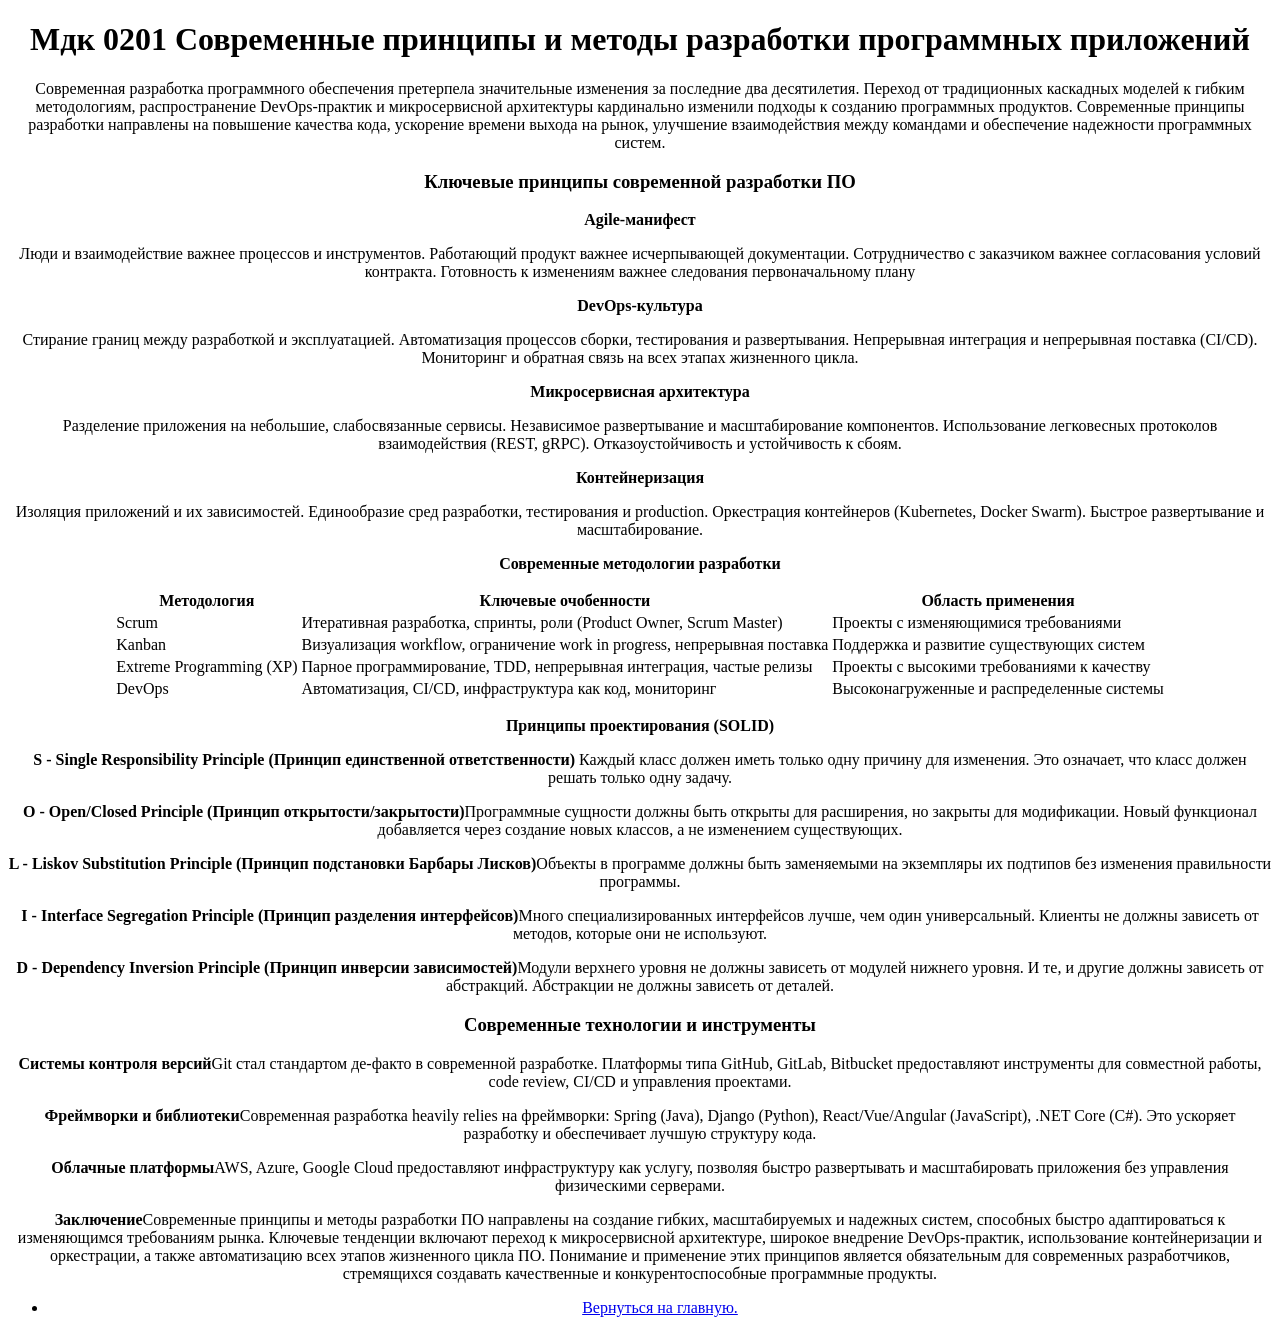
==== Cpimrpp0201.html @ 16e4838e "Практическая" ====
<!DOCTYPE html>
<html lang="en">
<head>
    <meta charset="UTF-8">
    <meta name="viewport" content="width=device-width, initial-scale=1.0">
    <title>Document</title>
</head>
<body>
    <center><h1><b>Мдк 0201 Современные принципы и методы разработки программных приложений</b></h1>
<p>Современная разработка программного обеспечения претерпела значительные изменения за последние два десятилетия. Переход от традиционных каскадных моделей к гибким методологиям, распространение DevOps-практик и микросервисной архитектуры кардинально изменили подходы к созданию программных продуктов.
Современные принципы разработки направлены на повышение качества кода, ускорение времени выхода на рынок, улучшение взаимодействия между командами и обеспечение надежности программных систем.
</p>
    <h3><b>Ключевые принципы современной разработки ПО</b>
</h3>
<p><b>Agile-манифест</b></p>
<p>Люди и взаимодействие важнее процессов и инструментов. Работающий продукт важнее исчерпывающей документации. Сотрудничество с заказчиком важнее согласования условий контракта. Готовность к изменениям важнее следования первоначальному плану</p>
<p><b>DevOps-культура</b></p>
<p>Стирание границ между разработкой и эксплуатацией. Автоматизация процессов сборки, тестирования и развертывания. Непрерывная интеграция и непрерывная поставка (CI/CD). Мониторинг и обратная связь на всех этапах жизненного цикла.</p>
<p><b>Микросервисная архитектура
</b></p>
<p>Разделение приложения на небольшие, слабосвязанные сервисы. Независимое развертывание и масштабирование компонентов. Использование легковесных протоколов взаимодействия (REST, gRPC). Отказоустойчивость и устойчивость к сбоям.
</p>
<p><b>Контейнеризация
</b></p>
<p>Изоляция приложений и их зависимостей. Единообразие сред разработки, тестирования и production. Оркестрация контейнеров (Kubernetes, Docker Swarm). Быстрое развертывание и масштабирование.
</p>
<center><p><b>Современные методологии разработки</b></p></center>
<center><table></center>  
<tr>  
<th>Методология</th>  
<th>Ключевые очобенности</th>  
<th>Область применения</th>  
</tr>  
<tr>  
<td>Scrum</td>  
<td>Итеративная разработка, спринты, роли (Product Owner, Scrum Master)</td>  
<td>Проекты с изменяющимися требованиями</td>  
</tr>  
<tr>  
<td>Kanban</td>  
<td>Визуализация workflow, ограничение work in progress, непрерывная поставка</td>  
<td>Поддержка и развитие существующих систем</td>  
</tr>
<tr>  
<td>Extreme Programming (XP)</td>  
<td>Парное программирование, TDD, непрерывная интеграция, частые релизы</td>  
<td>Проекты с высокими требованиями к качеству</td>  
</tr>
<tr>  
<td>DevOps</td>  
<td>Автоматизация, CI/CD, инфраструктура как код, мониторинг</td>  
<td>Высоконагруженные и распределенные системы</td>  
</tr>      
</table>

<p><b>Принципы проектирования (SOLID)</b></p>
<p dir="ltr"></p><b>S - Single Responsibility Principle (Принцип единственной ответственности)
</b>Каждый класс должен иметь только одну причину для изменения. Это означает, что класс должен решать только одну задачу.
</p>
<p><b>O - Open/Closed Principle (Принцип открытости/закрытости)</b>Программные сущности должны быть открыты для расширения, но закрыты для модификации. Новый функционал добавляется через создание новых классов, а не изменением существующих.</p>
<p><b>L - Liskov Substitution Principle (Принцип подстановки Барбары Лисков)</b>Объекты в программе должны быть заменяемыми на экземпляры их подтипов без изменения правильности программы.</p>
<p><b>I - Interface Segregation Principle (Принцип разделения интерфейсов)</b>Много специализированных интерфейсов лучше, чем один универсальный. Клиенты не должны зависеть от методов, которые они не используют.</p>
<p><b>D - Dependency Inversion Principle (Принцип инверсии зависимостей)</b>Модули верхнего уровня не должны зависеть от модулей нижнего уровня. И те, и другие должны зависеть от абстракций. Абстракции не должны зависеть от деталей.</p>
<h3><b>Современные технологии и инструменты</b></h3>
<p><b>Системы контроля версий</b>Git стал стандартом де-факто в современной разработке. Платформы типа GitHub, GitLab, Bitbucket предоставляют инструменты для совместной работы, code review, CI/CD и управления проектами.</p>
<p><b>Фреймворки и библиотеки</b>Современная разработка heavily relies на фреймворки: Spring (Java), Django (Python), React/Vue/Angular (JavaScript), .NET Core (C#). Это ускоряет разработку и обеспечивает лучшую структуру кода.</p>
<p><b>Облачные платформы</b>AWS, Azure, Google Cloud предоставляют инфраструктуру как услугу, позволяя быстро развертывать и масштабировать приложения без управления физическими серверами.</p>
<p><b>Заключение</b>Современные принципы и методы разработки ПО направлены на создание гибких, масштабируемых и надежных систем, способных быстро адаптироваться к изменяющимся требованиям рынка.
Ключевые тенденции включают переход к микросервисной архитектуре, широкое внедрение DevOps-практик, использование контейнеризации и оркестрации, а также автоматизацию всех этапов жизненного цикла ПО.
Понимание и применение этих принципов является обязательным для современных разработчиков, стремящихся создавать качественные и конкурентоспособные программные продукты.</p>
    <ul>
        <li><a href="index.html">Вернуться на главную.</a></li>
        <div>
    </ul>



</body>
</html>
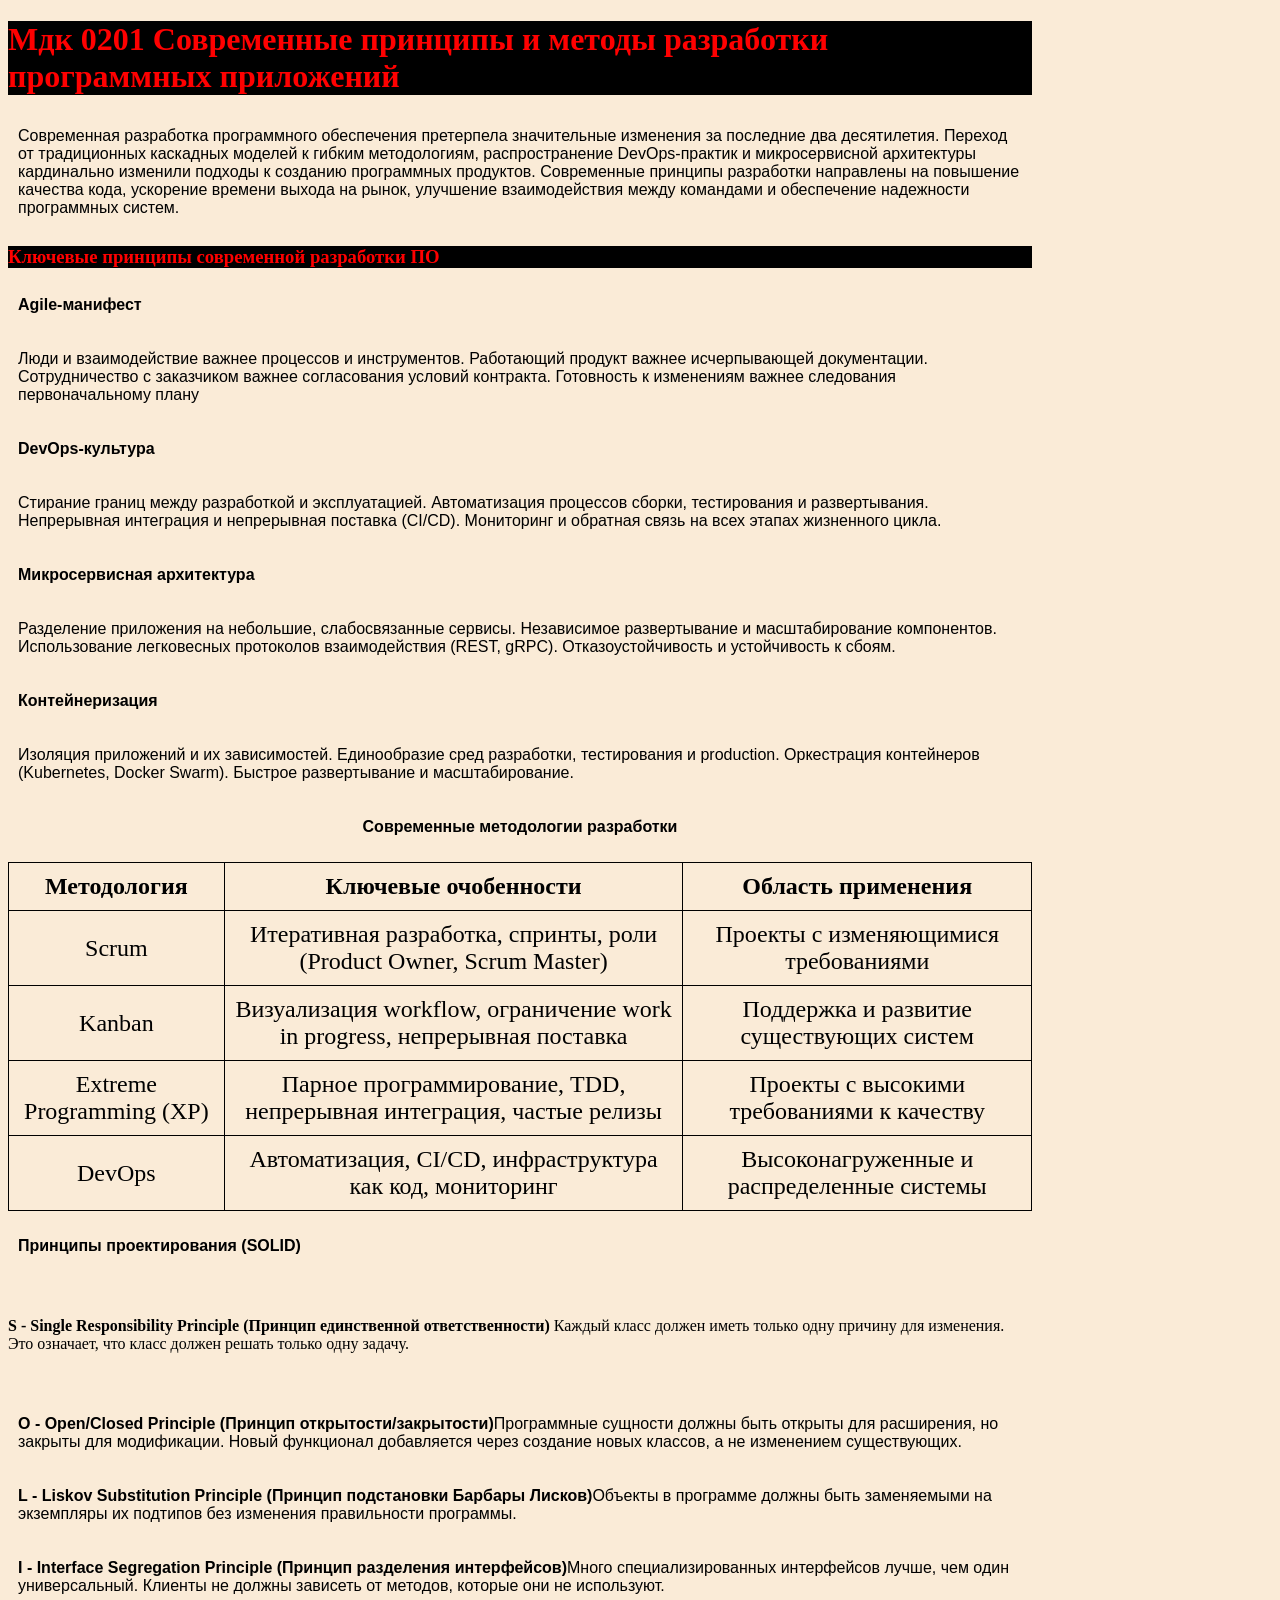
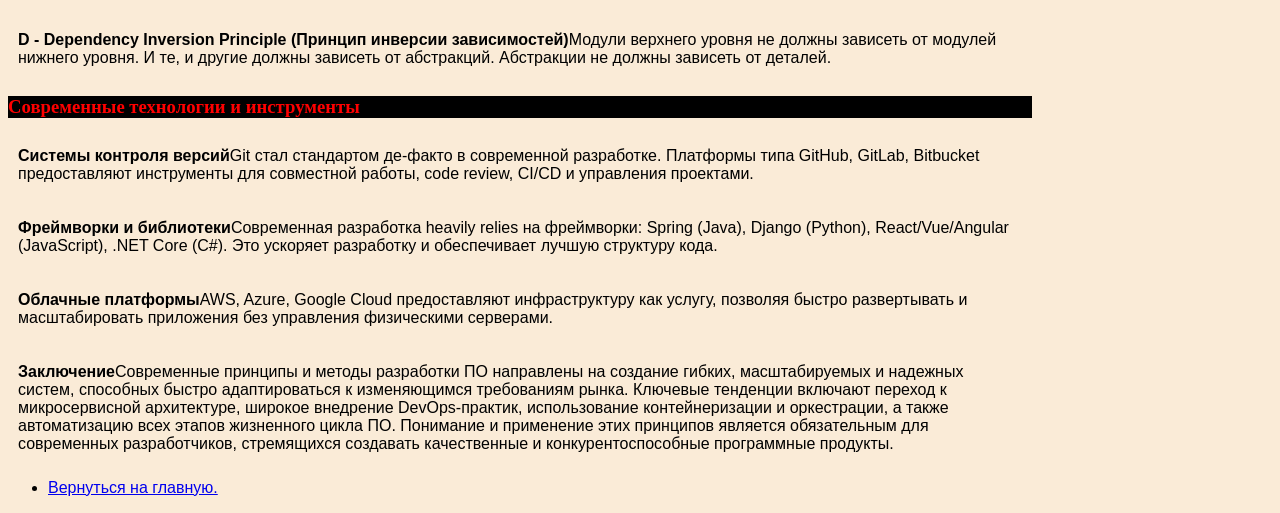
==== commit 5874f600: "Add files via upload" ====
--- a/Cpimrpp0201.html
+++ b/Cpimrpp0201.html
@@ -4,9 +4,10 @@
     <meta charset="UTF-8">
     <meta name="viewport" content="width=device-width, initial-scale=1.0">
     <title>Document</title>
+    <link rel="stylesheet" href="strstyle.css">
 </head>
 <body>
-    <center><h1><b>Мдк 0201 Современные принципы и методы разработки программных приложений</b></h1>
+<h1><b>Мдк 0201 Современные принципы и методы разработки программных приложений</b></h1>
 <p>Современная разработка программного обеспечения претерпела значительные изменения за последние два десятилетия. Переход от традиционных каскадных моделей к гибким методологиям, распространение DevOps-практик и микросервисной архитектуры кардинально изменили подходы к созданию программных продуктов.
 Современные принципы разработки направлены на повышение качества кода, ускорение времени выхода на рынок, улучшение взаимодействия между командами и обеспечение надежности программных систем.
 </p>
@@ -24,8 +25,8 @@
 </b></p>
 <p>Изоляция приложений и их зависимостей. Единообразие сред разработки, тестирования и production. Оркестрация контейнеров (Kubernetes, Docker Swarm). Быстрое развертывание и масштабирование.
 </p>
-<center><p><b>Современные методологии разработки</b></p></center>
-<center><table></center>  
+<p style="text-align: center;"><b>Современные методологии разработки</b></p>
+<table>
 <tr>  
 <th>Методология</th>  
 <th>Ключевые очобенности</th>  
--- a/strstyle.css
+++ b/strstyle.css
@@ -0,0 +1,34 @@
+body{
+    background-color: antiquewhite;
+    width: 80%;
+}
+h1,h2,h3,h4,h5,h6{
+    background-color: black;
+    color: red;
+}
+ul,ol{
+    font-family: Verdana, Geneva, Tahoma, sans-serif;
+}
+p{
+    font-family: Verdana, Geneva, Tahoma, sans-serif;
+    padding: 10px;
+}
+i,q{
+    background-color: grey;
+    color: yellow;
+}
+table {
+    font-size:24px;
+    border:1px solid black;
+    border-collapse: collapse;
+}   
+td {
+    border:1px solid black;
+    text-align: center;
+    padding:10px;
+}
+th {
+    border:1px solid black;
+    text-align: center;
+    padding:10px;
+}
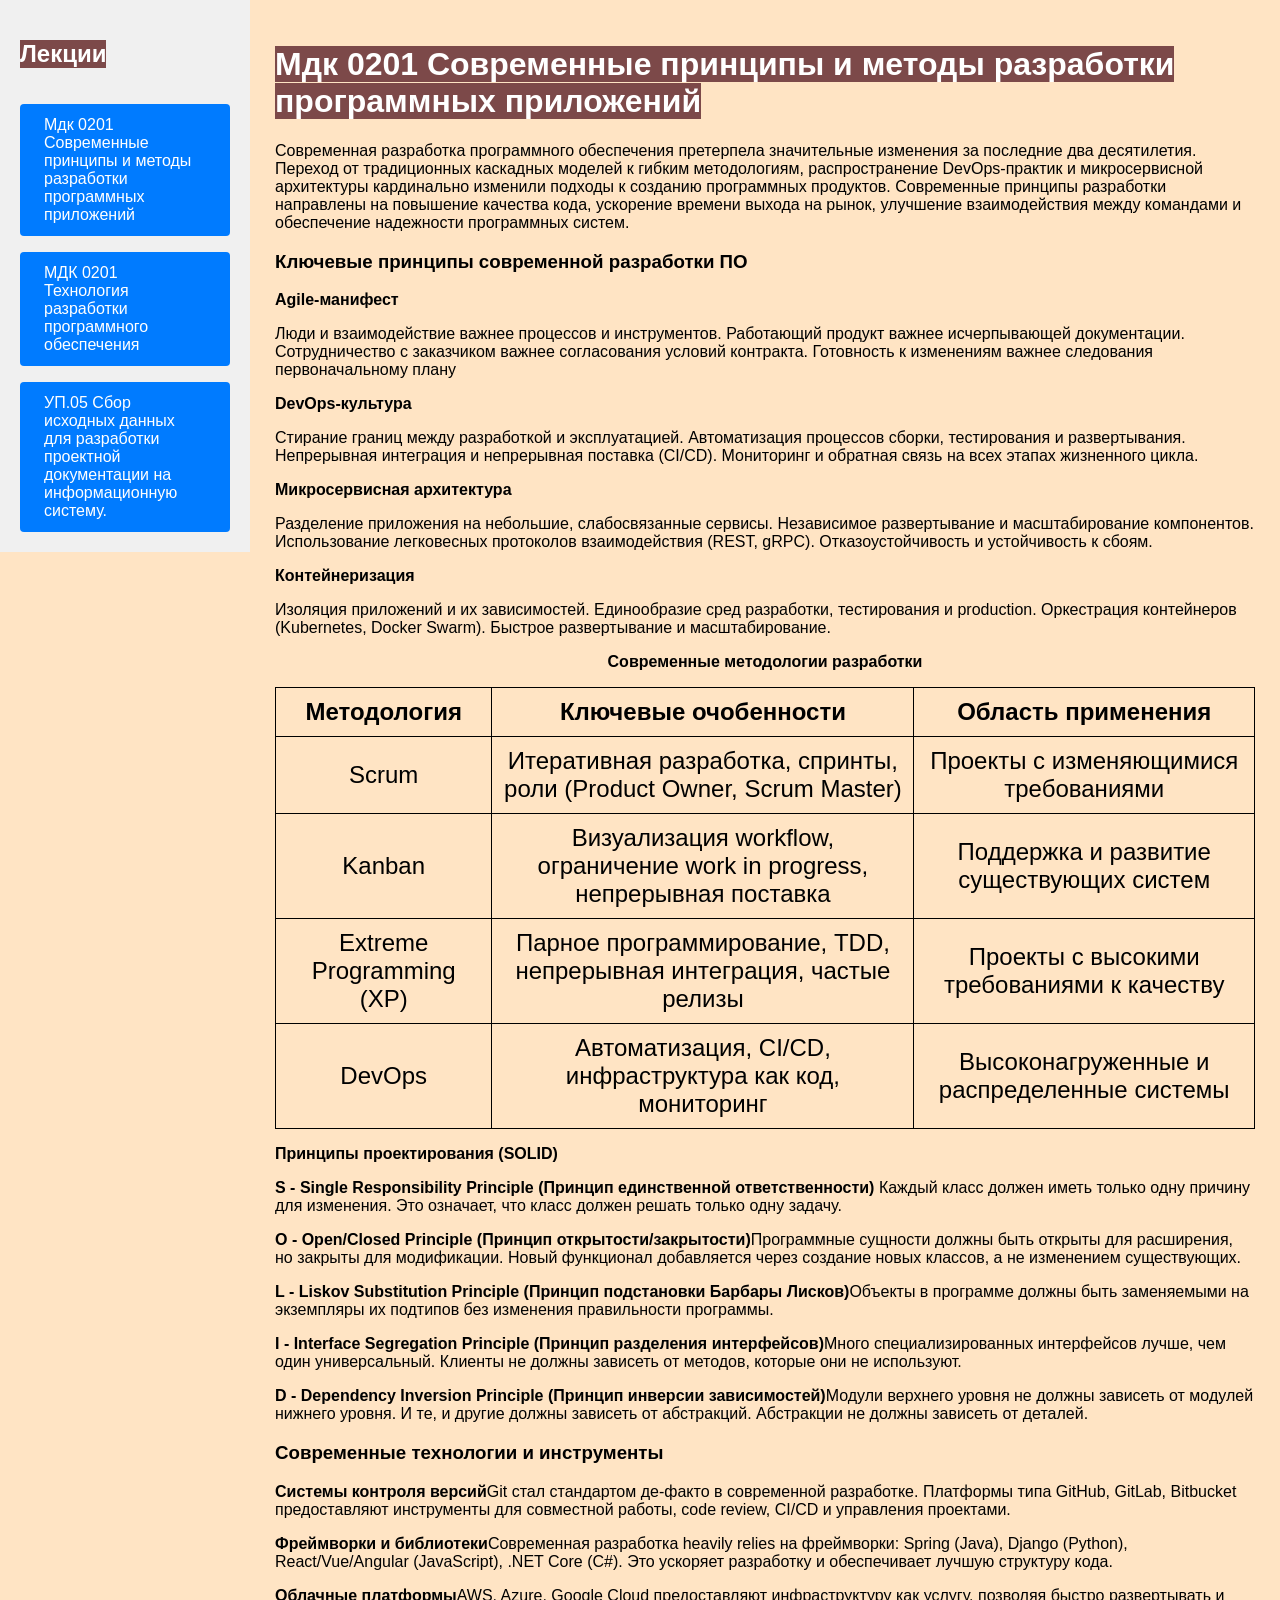
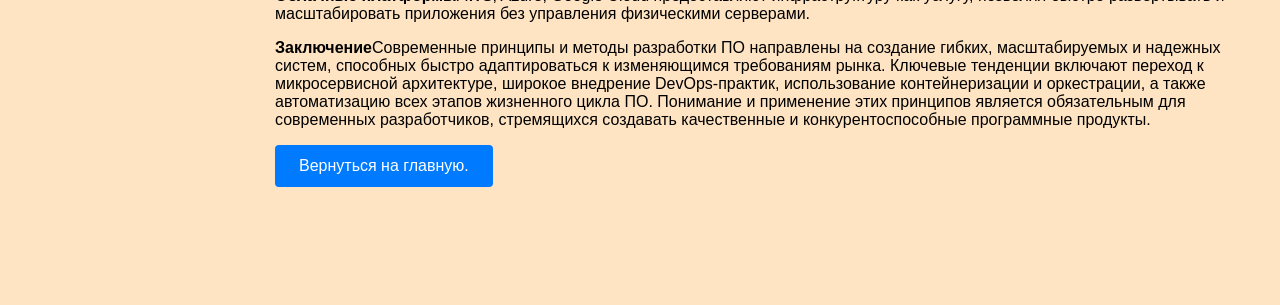
==== commit 787be4f3: "Add files via upload" ====
--- a/Cpimrpp0201.html
+++ b/Cpimrpp0201.html
@@ -4,10 +4,21 @@
     <meta charset="UTF-8">
     <meta name="viewport" content="width=device-width, initial-scale=1.0">
     <title>Document</title>
-    <link rel="stylesheet" href="strstyle.css">
+    <link rel="stylesheet" href="style.css">
+    <style>
+    </style>
 </head>
+<nav> 
+    <ul class="container">
+        <h1 style="text-align: center;" class="zagolovor">Лекции</h1>
+        <li><a href="Cpimrpp0201.html">Мдк 0201 Современные принципы и методы разработки программных приложений</a></li>
+        <li><a href="trpo0201.html">МДК 0201 Технология разработки программного обеспечения</a></li>
+        <li><a href="Ciddpdnic.html">УП.05 Сбор исходных данных для разработки проектной документации на информационную систему.</a></li>
+    </ul>
+</nav>
 <body>
-<h1><b>Мдк 0201 Современные принципы и методы разработки программных приложений</b></h1>
+<div class="item1">
+<h1><b class="zagolovor">Мдк 0201 Современные принципы и методы разработки программных приложений</b></h1>
 <p>Современная разработка программного обеспечения претерпела значительные изменения за последние два десятилетия. Переход от традиционных каскадных моделей к гибким методологиям, распространение DevOps-практик и микросервисной архитектуры кардинально изменили подходы к созданию программных продуктов.
 Современные принципы разработки направлены на повышение качества кода, ускорение времени выхода на рынок, улучшение взаимодействия между командами и обеспечение надежности программных систем.
 </p>
@@ -53,7 +64,6 @@
 <td>Высоконагруженные и распределенные системы</td>  
 </tr>      
 </table>
-
 <p><b>Принципы проектирования (SOLID)</b></p>
 <p dir="ltr"></p><b>S - Single Responsibility Principle (Принцип единственной ответственности)
 </b>Каждый класс должен иметь только одну причину для изменения. Это означает, что класс должен решать только одну задачу.
@@ -69,12 +79,10 @@
 <p><b>Заключение</b>Современные принципы и методы разработки ПО направлены на создание гибких, масштабируемых и надежных систем, способных быстро адаптироваться к изменяющимся требованиям рынка.
 Ключевые тенденции включают переход к микросервисной архитектуре, широкое внедрение DevOps-практик, использование контейнеризации и оркестрации, а также автоматизацию всех этапов жизненного цикла ПО.
 Понимание и применение этих принципов является обязательным для современных разработчиков, стремящихся создавать качественные и конкурентоспособные программные продукты.</p>
-    <ul>
+    <ul class="container">
         <li><a href="index.html">Вернуться на главную.</a></li>
         <div>
     </ul>
-
-
-
+</div>
 </body>
 </html>
--- a/style.css
+++ b/style.css
@@ -0,0 +1,97 @@
+
+table {
+    font-size:24px;border:1px solid black;
+    border-collapse:collapse;
+}   
+td {
+    border:1px solid black;
+    text-align: center;
+    padding:10px;
+}
+th {
+    border:1px solid black;
+    text-align: center;
+    padding:10px;
+}
+ul {
+    list-style: disc;
+}
+div {
+  display: inline-block;
+  width: 100px;
+  height: 120px;
+  margin: 20px;
+}
+.block1 {
+  background-color: aquamarine;
+  transform: skew(20deg, 10deg)
+  perspective(400px);
+  width: 900px;
+  height: 600px;
+  position: absolute;
+  right: 10%;
+  bottom: 50%;
+}
+.zagolovor {
+        background-color: rgb(124, 73, 73);
+        color: white;
+     }
+.PS {
+    background-color: grey;
+    }
+.OP {
+        background-color: yellow;
+    }
+.container{
+    display: flex;
+    flex-wrap: wrap;
+    list-style: none;
+    padding: 0;
+    margin: 0;
+    gap: 16px;
+}
+.container a{
+    flex: 1;
+    display: block;
+    padding: 12px 24px;
+    background-color: #007bff;
+    color: white;
+    text-decoration: none;
+    border-radius: 4px;
+    transition: background-color 0.3s ease;
+}
+.container a:hover{
+    background-color: #0056b3;
+} 
+.r{
+    display: flex;
+    font-family: Arial, sans-serif;
+}
+
+nav {
+     width: 250px;
+     background-color: #f0f0f0;
+     padding: 20px;
+     box-sizing: border-box;
+        }
+ body {
+            margin: 0;
+            font-family: Arial, sans-serif;
+            display: flex;
+            background-color: bisque;
+ }
+ .item1 {
+    flex: 4;
+    padding: 5px;
+ }
+ .photo{
+        height: 850px;
+        flex: 2;
+        border-radius: 100%;
+        overflow: hidden;
+ }
+  .item2 {
+    text-align: center;
+    flex: 4;
+    padding: 5px;
+  }
